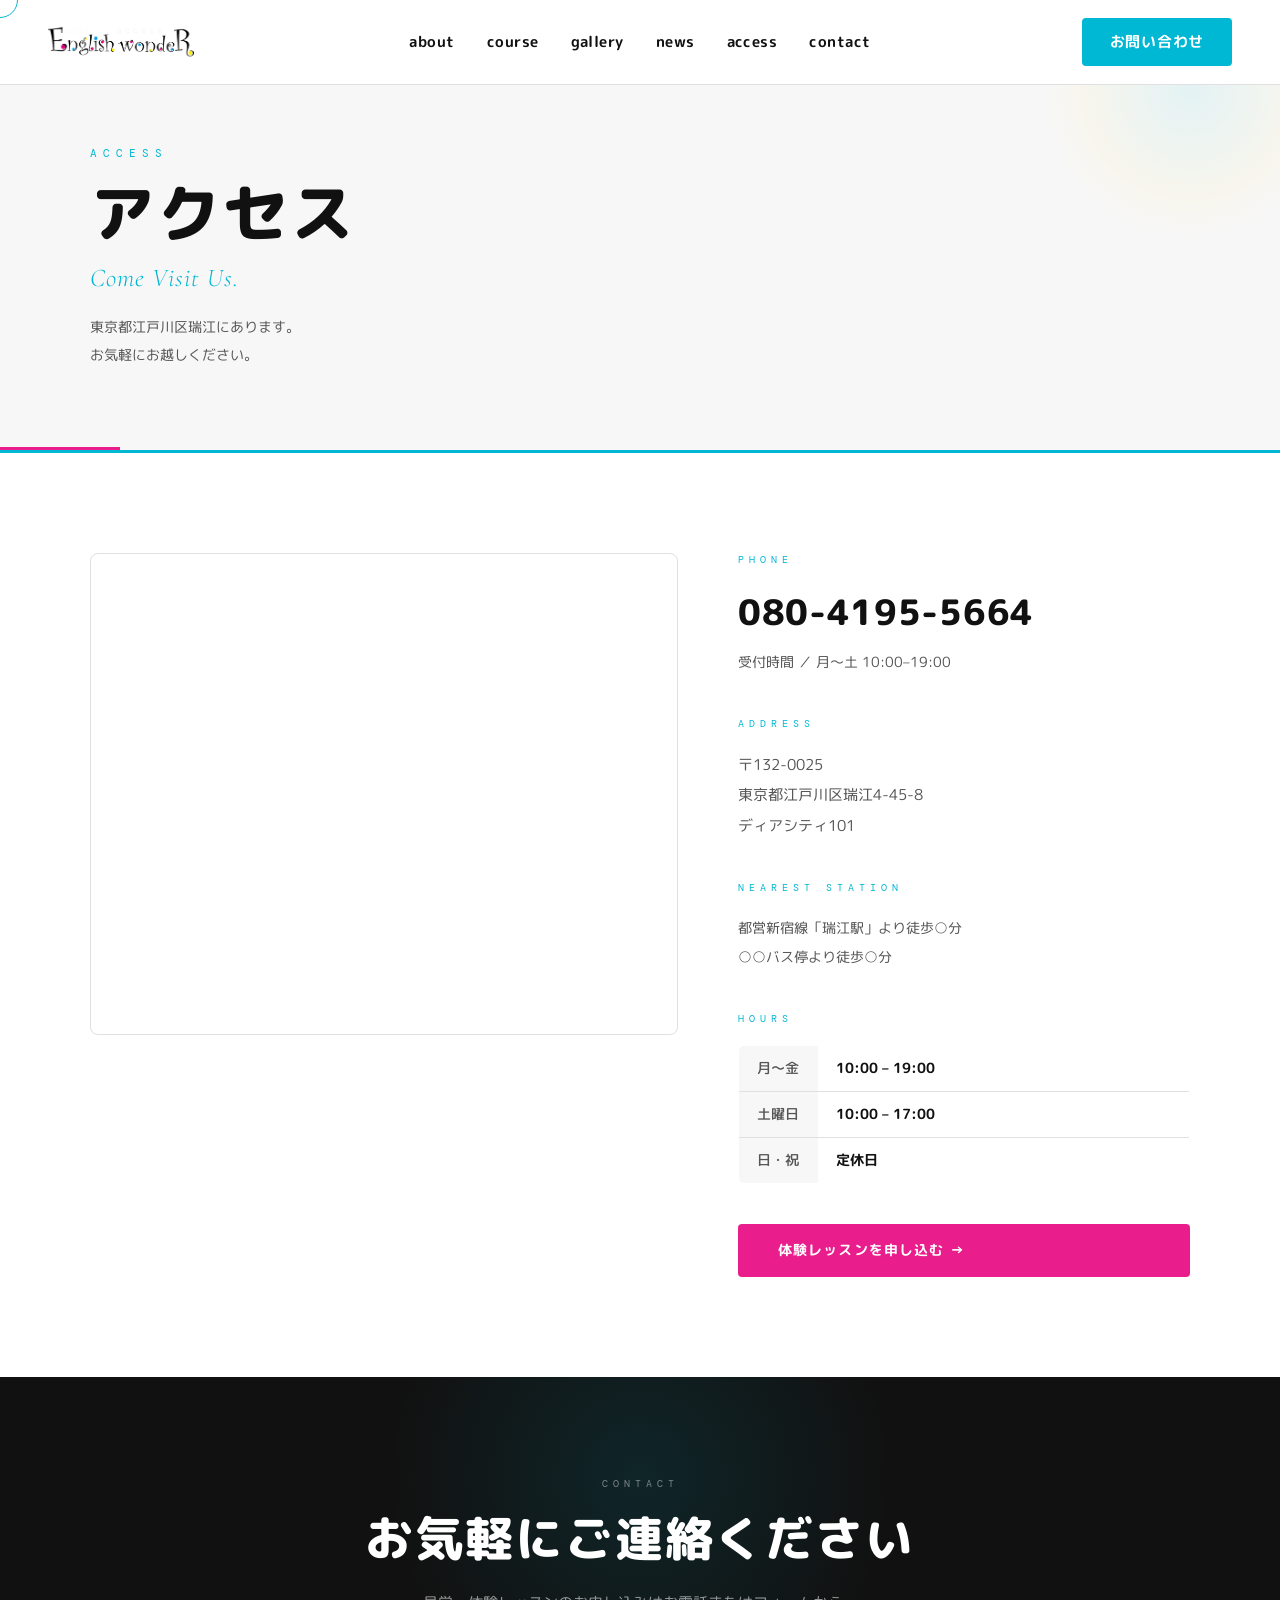
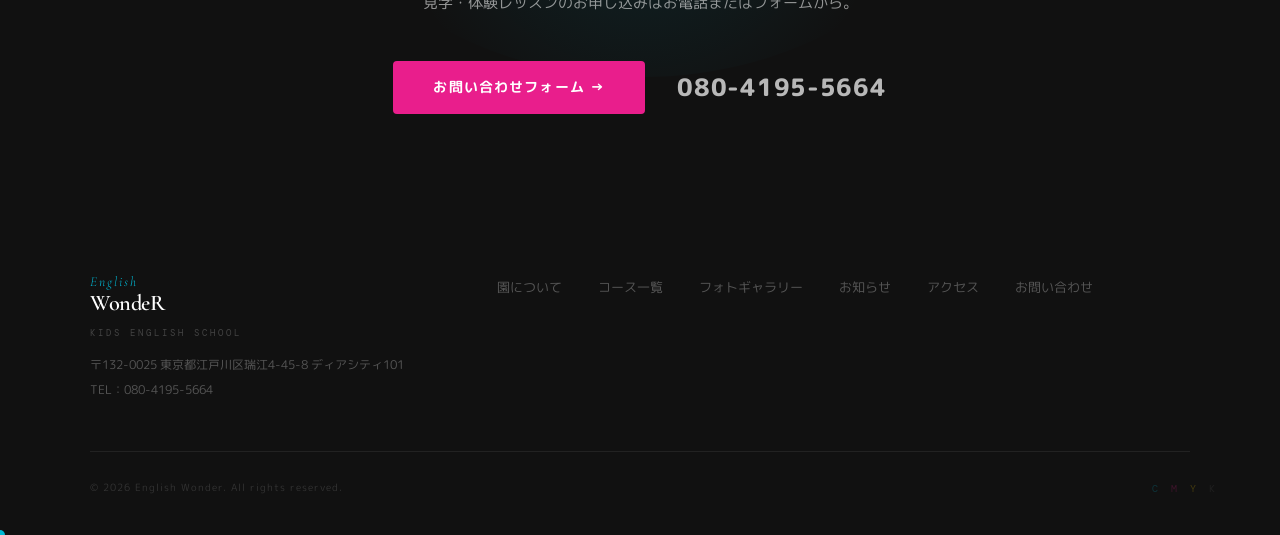
==== access.html @ bdacc410 "Add files via upload" ====
<!DOCTYPE html>
<html lang="ja">
<head>
  <meta charset="UTF-8" /><meta name="viewport" content="width=device-width, initial-scale=1.0" />
  <title>アクセス — English Wonder</title>
  <link href="https://fonts.googleapis.com/css2?family=Cormorant+Garamond:ital,wght@0,300;0,600;1,300;1,600&family=M+PLUS+Rounded+1c:wght@300;400;500;700;800&family=DM+Mono:wght@300;400&display=swap" rel="stylesheet" />
  <link rel="stylesheet" href="style.css" />
  <link rel="stylesheet" href="subpage.css" />
</head>
<body>
  <header id="header"><div class="header-inner">
    <a href="index.html" class="logo"><img src="img/ew_logo_yoko.png" alt="English Wonder" onerror="this.style.display='none'; this.nextElementSibling.style.display='flex';" /><span class="logo-fallback" style="display:none;"><span class="logo-en">English</span><span class="logo-wonder">WondeR</span></span></a>
    <nav class="nav-center"><a href="about.html">about</a><a href="courses.html">course</a><a href="gallery.html">gallery</a><a href="news.html">news</a><a href="access.html">access</a><a href="contact.html">contact</a></nav>
    <div class="header-right"><a href="contact.html" class="btn-header">お問い合わせ</a></div>
    <button class="hamburger" id="hamburger" aria-label="メニュー"><span></span><span></span></button>
  </div></header>
  <div class="mobile-menu" id="mobileMenu"><nav>
    <a href="about.html"   class="mm-link">about<em>園について</em></a>
    <a href="courses.html" class="mm-link">course<em>コース一覧</em></a>
    <a href="gallery.html" class="mm-link">gallery<em>フォトギャラリー</em></a>
    <a href="news.html"    class="mm-link">news<em>お知らせ</em></a>
    <a href="access.html"  class="mm-link">access<em>アクセス</em></a>
    <a href="contact.html" class="mm-link">contact<em>お問い合わせ</em></a>
  </nav></div>

  <div class="page-header">
    <nav class="breadcrumb"><a href="index.html">home</a><span>/</span><span class="current">access</span></nav>
    <div class="page-header-inner">
      <span class="label-en">Access</span>
      <h1>アクセス</h1>
      <span class="page-title-en">Come Visit Us.</span>
      <p>東京都江戸川区瑞江にあります。<br>お気軽にお越しください。</p>
    </div>
  </div>

  <section class="sp-section">
    <div class="ap-layout">

      <!-- Google マップ（大） -->
      <div class="ap-map-wrap js-reveal">
        <!-- ================================================
             Google マップ URL の変更方法
             ================================================
             ① Google Maps で住所を検索
             ② 「共有」→「地図を埋め込む」
             ③ 表示された iframe の src をコピー
             ④ 下の src="..." を置き換える
             ================================================ -->
             <iframe src="https://www.google.com/maps/embed?pb=!1m18!1m12!1m3!1d2291.2415871049884!2d139.89659825930127!3d35.69411320167365!2m3!1f0!2f0!3f0!3m2!1i1024!2i768!4f13.1!3m3!1m2!1s0x601887a82266b851%3A0xfb426ba49300f86c!2zRW5nbGlzaCBXb25kZXIg6Iux6Kqe5pWZ5a6k!5e0!3m2!1sja!2sjp!4v1777432700537!5m2!1sja!2sjp" width="600" height="450" style="border:0;" allowfullscreen="" loading="lazy" referrerpolicy="no-referrer-when-downgrade"></iframe>
        <!-- <iframe
        <!-- <iframe
          src="https://www.google.com/maps/embed?pb=!1m18!1m12!1m3!1d3242.3!2d139.88!3d35.70!2m3!1f0!2f0!3f0!3m2!1i1024!2i768!4f13.1!3m3!1m2!1s0x0%3A0x0!2zMzXCsDQyJzAwLjAiTiAxMznCsDUyJzQ4LjAiRQ!5e0!3m2!1sja!2sjp!4v1610000000000"
          allowfullscreen="" loading="lazy" referrerpolicy="no-referrer-when-downgrade">
        </iframe> -->
      </div>

      <!-- アクセス情報 -->
      <div class="ap-info-grid js-reveal">

        <div class="ap-block">
          <span class="label-en">Phone</span>
          <!-- ↓ 電話番号を変更してください -->
          <a href="tel:08041955664" class="ap-tel">080-4195-5664</a>
          <p class="ap-hours">受付時間 ／ 月〜土 10:00–19:00</p>
        </div>

        <div class="ap-block">
          <span class="label-en">Address</span>
          <!-- ↓ 住所を変更してください -->
          <address>〒132-0025<br>東京都江戸川区瑞江4-45-8<br>ディアシティ101</address>
        </div>

        <div class="ap-block">
          <span class="label-en">Nearest Station</span>
          <!-- ↓ 最寄り駅・アクセスを変更してください -->
          <p>都営新宿線「瑞江駅」より徒歩○分<br>○○バス停より徒歩○分</p>
        </div>

        <div class="ap-block">
          <span class="label-en">Hours</span>
          <table class="ap-table">
            <tr><th>月〜金</th><td>10:00 – 19:00</td></tr>
            <tr><th>土曜日</th><td>10:00 – 17:00</td></tr>
            <tr><th>日・祝</th><td>定休日</td></tr>
          </table>
        </div>

        <a href="contact.html" class="btn-fill-m">体験レッスンを申し込む →</a>

      </div>
    </div>
  </section>

  <section class="sp-cta js-reveal">
    <div class="sp-cta-inner">
      <span class="label-en" style="color:rgba(255,255,255,.45)">Contact</span>
      <h2>お気軽にご連絡ください</h2>
      <p>見学・体験レッスンのお申し込みはお電話またはフォームから。</p>
      <div class="sp-cta-btns">
        <a href="contact.html" class="btn-fill-m">お問い合わせフォーム →</a>
        <a href="tel:08041955664" class="sp-cta-tel">080-4195-5664</a>
      </div>
    </div>
  </section>

  <footer><div class="footer-inner">
    <div class="footer-logo"><img src="images/logo-white.png" alt="English Wonder" onerror="this.style.display='none'; this.nextElementSibling.style.display='flex';" /><span class="footer-logo-fallback" style="display:none;"><span class="logo-en">English</span><span class="logo-wonder">WondeR</span></span><small>kids English school</small><div class="footer-info"><p>〒132-0025 東京都江戸川区瑞江4-45-8 ディアシティ101<br>TEL：080-4195-5664</p></div></div>
    <nav class="footer-nav"><a href="about.html">園について</a><a href="courses.html">コース一覧</a><a href="gallery.html">フォトギャラリー</a><a href="news.html">お知らせ</a><a href="access.html">アクセス</a><a href="contact.html">お問い合わせ</a></nav>
  </div><p class="footer-copy">©︎ 2026 English Wonder. All rights reserved.</p><div class="footer-cmyk"><span style="color:var(--c)">C</span><span style="color:var(--m)">M</span><span style="color:var(--y)">Y</span><span style="color:#fff;opacity:.3">K</span></div></footer>
  <script src="script.js"></script>
</body>
</html>
---- style.css ----
/* ============================================================
   ENGLISH WONDER — 共通スタイル
   テーマ：白背景 × シアン・マゼンタ・イエロー（CMYK）
   フォント：丸ゴシック統一（M PLUS Rounded 1c）
   ============================================================ */

*, *::before, *::after { box-sizing: border-box; margin: 0; padding: 0; }

:root {
  --c: #00B8D4;
  --m: #E91E8C;
  --y: #FFD600;
  --k: #ffffff;
  --k2: #f7f7f7;
  --k3: #e0e0e0;
  --text: #1a1a1a;
  --text-sub: #555555;
  --text-dark: #111111;
  --font-round: 'M PLUS Rounded 1c', 'Hiragino Maru Gothic ProN', 'Hiragino Maru Gothic Pro', sans-serif;
  --font-mono:  'DM Mono', monospace;
  --font-serif: 'Cormorant Garamond', serif;
}

html { scroll-behavior: smooth; }

body {
  font-family: var(--font-round);
  background: var(--k);
  color: var(--text);
  overflow-x: hidden;
  cursor: none;
}

/* ============================================================
   カスタムカーソル
   ============================================================ */
.cursor {
  position: fixed;
  width: 10px; height: 10px;
  background: var(--c);
  border-radius: 50%;
  pointer-events: none;
  z-index: 9999;
  transform: translate(-50%, -50%);
  transition: width .2s, height .2s, background .2s;
}
.cursor-ring {
  position: fixed;
  width: 36px; height: 36px;
  border: 1.5px solid var(--c);
  border-radius: 50%;
  pointer-events: none;
  z-index: 9998;
  transform: translate(-50%, -50%);
  transition: width .3s, height .3s;
}

/* ============================================================
   スクロールフェードイン
   ============================================================ */
.js-reveal {
  opacity: 0;
  transform: translateY(36px);
  transition: opacity .8s cubic-bezier(.16,1,.3,1), transform .8s cubic-bezier(.16,1,.3,1);
}
.js-reveal.visible { opacity: 1; transform: translateY(0); }

/* ============================================================
   ヘッダー（全ページ共通）
   ============================================================ */
#header {
  position: fixed;
  top: 0; left: 0; right: 0;
  z-index: 500;
  background: rgba(255,255,255,.98);  /* ← 常時白背景 */
  box-shadow: 0 1px 0 var(--k3);
  transition: box-shadow .4s;
}
#header.scrolled {
  background: rgba(255,255,255,.97);
  box-shadow: 0 1px 0 var(--k3);
  backdrop-filter: blur(12px);
}

/* ヘッダー内レイアウト：3カラム（ロゴ ／ センターナビ ／ CTA） */
.header-inner {
  display: grid;
  grid-template-columns: 1fr auto 1fr;
  align-items: center;
  padding: 18px 48px;
  transition: padding .4s;
}
#header.scrolled .header-inner { padding: 12px 48px; }

/* ============================================================
   ロゴ（PNG画像）
   ============================================================ */
.logo { display: flex; align-items: center; text-decoration: none; }

/* ヘッダーロゴ画像
   ↓ src="images/logo.png" を実際のロゴPNGパスに変更してください
   推奨：カラーPNG・高さ 40px（@2x なら 80px で書き出し）
   白背景なのでカラーロゴを使用してください */
.logo img {
  height: 40px;   /* ← ロゴの高さ（px）。変更可 */
  width: auto;
  display: block;
}
.logo-fallback { display: flex; flex-direction: column; line-height: 1; text-decoration: none; }
.logo-en { font-family: var(--font-serif); font-style: italic; font-weight: 300; font-size: .85rem; letter-spacing: 2px; color: var(--c); }
.logo-wonder { font-family: var(--font-serif); font-weight: 600; font-size: 1.5rem; letter-spacing: -.5px; color: var(--text-dark); }

/* ============================================================
   センターナビゲーション — 文字色：黒
   ============================================================ */
.nav-center { display: flex; align-items: center; gap: 32px; }
.nav-center a {
  font-family: var(--font-round);
  font-size: .95rem;
  font-weight: 700;              /* 太め */
  text-decoration: none;
  color: var(--text-dark);       /* ← 黒に変更 */
  letter-spacing: .03em;
  position: relative;
  transition: color .2s;
}
.nav-center a:hover { color: var(--c); }
.nav-center a::after {
  content: '';
  position: absolute;
  left: 0; bottom: -3px;
  width: 0; height: 2px;
  background: var(--c);
  transition: width .3s;
}
.nav-center a:hover::after { width: 100%; }

/* ============================================================
   右側CTAボタン — 少し大きく
   ============================================================ */
.header-right { display: flex; justify-content: flex-end; align-items: center; }
.btn-header {
  font-family: var(--font-round);
  font-size: .92rem;            /* ← 大きく（元 .82rem） */
  font-weight: 700;
  text-decoration: none;
  color: #fff;
  background: var(--c);
  padding: 13px 28px;           /* ← 上下・左右ともに広げた */
  border-radius: 4px;
  letter-spacing: .05em;
  transition: background .2s, transform .15s;
}
.btn-header:hover { background: var(--m); transform: translateY(-1px); }

/* ============================================================
   ハンバーガーボタン（スマホ用）— 右上に固定
   ============================================================ */
.hamburger {
  display: none;
  flex-direction: column;
  gap: 6px;
  background: none;
  border: none;
  cursor: none;
  padding: 6px;
  /* SP時は position:fixed で右上に固定 */
}
.hamburger span {
  display: block;
  width: 28px; height: 2px;
  background: var(--text-dark);
  transition: transform .3s, opacity .3s;
  border-radius: 2px;
}
.hamburger.open span:nth-child(1) { transform: translateY(8px) rotate(45deg); }
.hamburger.open span:nth-child(2) { transform: translateY(-8px) rotate(-45deg); }

/* ============================================================
   モバイルメニュー
   ============================================================ */
.mobile-menu {
  position: fixed;
  inset: 0;
  background: var(--k);
  z-index: 400;
  display: flex;
  align-items: center;
  justify-content: center;
  transform: translateX(100%);
  transition: transform .5s cubic-bezier(.7,0,.3,1);
  border-left: 1px solid var(--k3);
}
.mobile-menu.open { transform: translateX(0); }
.mobile-menu nav { display: flex; flex-direction: column; gap: 28px; }
.mm-link {
  font-family: var(--font-round);
  font-size: 2rem;
  font-weight: 700;
  color: var(--text-dark);
  text-decoration: none;
  display: flex;
  align-items: baseline;
  gap: 16px;
  transition: color .2s;
}
.mm-link em {
  font-family: var(--font-round);
  font-size: .85rem;
  font-style: normal;
  font-weight: 400;
  color: #bbb;
}
.mm-link:hover { color: var(--c); }

/* ============================================================
   共通：ラベル・リンク・ボタン・ページヘッダー
   ============================================================ */
.label-en {
  font-family: var(--font-mono);
  font-size: .65rem;
  letter-spacing: 5px;
  text-transform: uppercase;
  color: var(--c);
  margin-bottom: 10px;
  display: block;
}
.text-link {
  display: inline-flex;
  align-items: center;
  gap: 12px;
  text-decoration: none;
  color: var(--text-sub);
  font-family: var(--font-round);
  font-size: .78rem;
  font-weight: 500;
  letter-spacing: .05em;
  border-bottom: 1px solid var(--k3);
  padding-bottom: 4px;
  transition: color .2s, border-color .2s;
}
.text-link svg { width: 40px; }
.text-link:hover { color: var(--c); border-color: var(--c); }

/* ============================================================
   共通：下層ページヘッダー（ダークヒーロースタイル）
   ============================================================ */
.page-header {
  position: relative;
  /* 上のpadding = 白ヘッダーの高さ(66px) + 余白(80px) */
  padding: 146px 60px 80px;
  background: var(--k2);           /* 白系のグレー背景 */
  overflow: hidden;
  border-bottom: 3px solid var(--c);
}
/* 右下にシアンのアクセント線 */
.page-header::before {
  content: '';
  position: absolute; bottom: 0; left: 0;
  width: 120px; height: 3px;
  background: var(--m);
  pointer-events: none;
}
/* 右上にイエローの円装飾（小さめ・控えめ） */
.page-header::after {
  content: '';
  position: absolute; top: -60px; right: -60px;
  width: 300px; height: 300px; border-radius: 50%;
  background: radial-gradient(circle,
    rgba(0,184,212,.08) 0%, rgba(255,214,0,.04) 50%, transparent 70%);
  pointer-events: none;
}
.page-header-inner {
  position: relative; z-index: 1;
  max-width: 1100px; margin: 0 auto;
}
.page-header .label-en {
  color: var(--c); font-size: .7rem; letter-spacing: 6px; margin-bottom: 16px;
}
.page-header h1 {
  font-family: var(--font-round); font-weight: 800;
  font-size: clamp(2.4rem, 5vw, 4.5rem);
  letter-spacing: .04em; line-height: 1.15;
  color: var(--text-dark);   /* 黒文字 */
  margin-bottom: 12px;
}
.page-header .page-title-en {
  font-family: 'Cormorant Garamond', serif; font-style: italic; font-weight: 300;
  font-size: clamp(1.1rem, 2vw, 1.7rem);
  color: var(--c);
  display: block; margin-bottom: 20px; letter-spacing: .04em;
}
.page-header p {
  font-family: var(--font-round); font-size: .9rem;
  color: var(--text-sub);    /* グレー文字 */
  line-height: 2; max-width: 500px;
}
/* パンくずリスト */
.breadcrumb {
  position: absolute; top: 24px; left: 60px; z-index: 1;
  display: flex; align-items: center; gap: 8px;
  font-family: var(--font-mono); font-size: .62rem; letter-spacing: 2px;
}
.breadcrumb a { color: var(--text-sub); text-decoration: none; transition: color .2s; }
.breadcrumb a:hover { color: var(--c); }
.breadcrumb span { color: var(--k3); }
.breadcrumb .current { color: var(--text-dark); font-weight: 600; }

.btn-outline-c {
  display: inline-block;
  border: 1.5px solid var(--c);
  padding: 12px 28px;
  font-family: var(--font-round);
  font-size: .82rem;
  font-weight: 600;
  letter-spacing: .05em;
  color: var(--c);
  text-decoration: none;
  border-radius: 4px;
  transition: background .2s, color .2s;
}
.btn-outline-c:hover { background: var(--c); color: #fff; }

.btn-fill-m {
  display: inline-block;
  background: var(--m);
  padding: 16px 40px;
  font-family: var(--font-round);
  font-size: .9rem;
  font-weight: 700;
  letter-spacing: .08em;
  color: #fff;
  text-decoration: none;
  border-radius: 4px;
  transition: background .2s, transform .15s;
}
.btn-fill-m:hover { background: #c8176e; transform: translateY(-1px); }

/* ============================================================
   フッター（全ページ共通）
   ============================================================ */
footer {
  background: var(--text-dark);
  padding: 60px 60px 40px;
  position: relative;
  overflow: hidden;
}
.footer-inner {
  display: grid;
  grid-template-columns: 1fr 2fr;
  gap: 60px;
  max-width: 1100px;
  margin: 0 auto 48px;
  align-items: start;
}
.footer-logo { display: flex; flex-direction: column; gap: 10px; }

/* フッターロゴ画像
   ↓ src="images/logo-white.png" を実際の白抜きロゴPNGパスに変更してください
   推奨：白抜きPNG（フッターは黒背景）・高さ 36px */
.footer-logo img {
  height: 36px;   /* ← フッターロゴの高さ（px） */
  width: auto;
}
.footer-logo-fallback { display: flex; flex-direction: column; line-height: 1.2; }
.footer-logo-fallback .logo-en { font-family: var(--font-serif); font-style: italic; font-size: .85rem; color: var(--c); letter-spacing: 2px; }
.footer-logo-fallback .logo-wonder { font-family: var(--font-serif); font-weight: 600; font-size: 1.4rem; color: #fff; }
.footer-logo small { font-family: var(--font-mono); font-size: .58rem; letter-spacing: 3px; color: #444; text-transform: uppercase; }
.footer-info { margin-top: 4px; }
.footer-info p { font-size: .78rem; color: #555; line-height: 2; font-family: var(--font-round); }
.footer-nav { display: flex; flex-wrap: wrap; gap: 14px 36px; align-content: flex-start; padding-top: 4px; }
.footer-nav a { font-family: var(--font-round); font-size: .82rem; color: #555; text-decoration: none; transition: color .2s; }
.footer-nav a:hover { color: var(--c); }
.footer-copy { font-family: var(--font-round); font-size: .62rem; letter-spacing: 1px; color: #333; max-width: 1100px; margin: 0 auto; padding-top: 28px; border-top: 1px solid #222; }
.footer-cmyk { position: absolute; bottom: 40px; right: 60px; display: flex; gap: 8px; font-family: var(--font-mono); font-size: .65rem; letter-spacing: 5px; opacity: .2; }

/* ============================================================
   レスポンシブ（900px以下）
   ============================================================ */
@media (max-width: 900px) {
  /* ヘッダー：ロゴ左・ハンバーガー右の2カラム */
  .header-inner {
    grid-template-columns: 1fr auto;
    padding: 14px 20px;
  }
  #header.scrolled .header-inner { padding: 10px 20px; }

  .nav-center { display: none; }
  .header-right { display: none; } /* SPではCTAボタンも非表示 */

  /* ハンバーガー：右上に固定配置 */
  .hamburger {
    display: flex;
    position: fixed;
    top: 16px;
    right: 20px;
    z-index: 600;   /* ヘッダーより前面 */
    background: rgba(255,255,255,.9);
    border-radius: 6px;
    padding: 8px;
    box-shadow: 0 2px 8px rgba(0,0,0,.1);
  }

  .page-header { padding: 110px 20px 52px; }
  .breadcrumb { left: 20px; }
  footer { padding: 48px 20px 36px; }
  .footer-inner { grid-template-columns: 1fr; gap: 36px; }
  .footer-cmyk { display: none; }
}
---- subpage.css ----
/* ============================================================
   subpage.css — 全下層ページ共通スタイル
   トップページと同じデザイン言語で統一
   ============================================================ */

/* ============================================================
   セクション共通レイアウト
   ============================================================ */

/* 白背景セクション */
.sp-section {
  padding: 100px 60px;
  background: var(--k);
}
/* グレー背景セクション（交互に使う） */
.sp-section--alt {
  background: var(--k2);
}
.sp-section-inner {
  max-width: 1100px;
  margin: 0 auto;
}
/* セクション見出し */
.sp-section-head {
  margin-bottom: 64px;
}
.sp-h2 {
  font-family: var(--font-round);
  font-weight: 800;
  font-size: clamp(1.8rem, 3.5vw, 2.8rem);
  letter-spacing: .04em;
  line-height: 1.4;
  color: var(--text-dark);
  margin-top: 10px;
}
.sp-body {
  font-family: var(--font-round);
  font-size: .92rem;
  line-height: 2.3;
  color: var(--text-sub);
  margin-bottom: 36px;
}

/* ============================================================
   2カラムレイアウト（写真 ＋ テキスト）
   ============================================================ */
.sp-two-col {
  display: grid;
  grid-template-columns: 1fr 1fr;
  gap: 80px;
  align-items: center;
  max-width: 1100px;
  margin: 0 auto;
}
/* 写真ラッパー */
.sp-img-wrap { position: relative; }
.sp-img {
  width: 100%;
  aspect-ratio: 4/5;
  object-fit: cover;
  display: block;
  border-radius: 4px;
}
/* シアンの枠線アクセント（トップページのintroと同じ） */
.sp-img-accent {
  position: absolute;
  top: -16px; left: -16px;
  width: 60%; height: 40%;
  border: 1.5px solid var(--c);
  z-index: -1; opacity: .4;
}
/* テキスト側 */
.sp-text { display: flex; flex-direction: column; gap: 0; }

/* ============================================================
   特徴カードグリッド（3列）
   ============================================================ */
.sp-card-grid {
  display: grid;
  grid-template-columns: repeat(3, 1fr);
  gap: 24px;
  max-width: 1100px;
  margin: 0 auto;
}
.sp-feature-card {
  background: var(--k);
  border: 1px solid var(--k3);
  border-radius: 8px;
  padding: 40px 32px;
  transition: border-color .3s, box-shadow .3s;
}
.sp-feature-card:hover {
  border-color: var(--c);
  box-shadow: 0 4px 20px rgba(0,184,212,.1);
}
.sp-feature-num {
  font-family: 'Cormorant Garamond', serif;
  font-style: italic;
  font-size: 3.5rem;
  font-weight: 300;
  line-height: 1;
  margin-bottom: 20px;
}
.sp-feature-card h3 {
  font-family: var(--font-round);
  font-weight: 800;
  font-size: 1.05rem;
  color: var(--text-dark);
  margin-bottom: 16px;
  letter-spacing: .03em;
}
.sp-feature-card p {
  font-family: var(--font-round);
  font-size: .86rem;
  line-height: 2;
  color: var(--text-sub);
}

/* ============================================================
   フォトストリップ（トップページと同じ）
   ============================================================ */
.sp-strip {
  overflow: hidden;
  border-top: 1px solid var(--k3);
  border-bottom: 1px solid var(--k3);
  background: var(--k2);
}
.sp-strip-track {
  display: flex;
  animation: spStrip 28s linear infinite;
}
.sp-strip-track img {
  width: 320px; height: 220px;
  object-fit: cover; flex-shrink: 0;
  border-right: 1px solid var(--k3);
  transition: opacity .4s;
}
.sp-strip-track img:hover { opacity: .82; }
@keyframes spStrip {
  from { transform: translateX(0); }
  to   { transform: translateX(-50%); }
}

/* ============================================================
   先生紹介カード
   ============================================================ */
.sp-teacher {
  display: grid;
  grid-template-columns: 260px 1fr;
  gap: 60px;
  align-items: start;
  border: 1px solid var(--k3);
  border-radius: 8px;
  padding: 48px;
  background: var(--k);
}
.sp-teacher-photo {
  width: 100%;
  aspect-ratio: 1;
  object-fit: cover;
  border-radius: 6px;
  display: block;
}
.sp-teacher-text h3 {
  font-family: var(--font-round);
  font-weight: 800;
  font-size: 1.4rem;
  color: var(--text-dark);
  margin: 12px 0 20px;
  letter-spacing: .03em;
}
.sp-teacher-text p {
  font-family: var(--font-round);
  font-size: .9rem;
  line-height: 2.1;
  color: var(--text-sub);
  margin-bottom: 24px;
}
.sp-tags {
  display: flex; flex-wrap: wrap; gap: 8px;
}
.sp-tags span {
  font-family: var(--font-mono);
  font-size: .62rem; letter-spacing: 1px;
  border: 1px solid var(--k3); padding: 5px 12px;
  color: var(--text-sub); border-radius: 2px;
}

/* ============================================================
   CTAバナー（ダーク背景）
   ============================================================ */
.sp-cta {
  background: var(--text-dark);
  padding: 100px 60px;
  text-align: center;
  position: relative;
  overflow: hidden;
}
/* 背景にシアンのグロー */
.sp-cta::before {
  content: '';
  position: absolute; top: -100px; left: 50%; transform: translateX(-50%);
  width: 600px; height: 400px; border-radius: 50%;
  background: radial-gradient(circle, rgba(0,184,212,.12) 0%, transparent 70%);
  pointer-events: none;
}
.sp-cta-inner {
  position: relative; z-index: 1;
  max-width: 700px; margin: 0 auto;
}
.sp-cta-inner h2 {
  font-family: var(--font-round); font-weight: 800;
  font-size: clamp(2rem, 4vw, 3rem);
  color: #fff; margin: 12px 0 16px; letter-spacing: .04em;
}
.sp-cta-inner p {
  font-family: var(--font-round);
  font-size: .92rem; color: rgba(255,255,255,.55); margin-bottom: 44px; line-height: 1.9;
}
.sp-cta-btns {
  display: flex; align-items: center; justify-content: center; gap: 32px; flex-wrap: wrap;
}
.sp-cta-tel {
  font-family: var(--font-round); font-weight: 800; font-size: 1.5rem;
  color: rgba(255,255,255,.7); text-decoration: none; letter-spacing: .03em;
  transition: color .2s;
}
.sp-cta-tel:hover { color: var(--c); }

/* ============================================================
   コース一覧ページ（courses.html）専用
   ============================================================ */
.cp-list {
  max-width: 1100px; margin: 0 auto;
  display: flex; flex-direction: column;
}
.cp-item {
  display: grid;
  grid-template-columns: 1fr 1fr;
  border-bottom: 1px solid var(--k3);
}
.cp-item:last-child { border-bottom: none; }
/* 偶数：画像を右に */
.cp-item:nth-child(even) { direction: rtl; }
.cp-item:nth-child(even) > * { direction: ltr; }

.cp-img-wrap { overflow: hidden; position: relative; aspect-ratio: 4/3; }
.cp-img-wrap img {
  width: 100%; height: 100%; object-fit: cover;
  transition: transform .6s cubic-bezier(.16,1,.3,1);
}
.cp-item:hover .cp-img-wrap img { transform: scale(1.04); }
.cp-badge {
  position: absolute; bottom: 20px; left: 20px;
  font-family: var(--font-mono); font-size: .65rem; letter-spacing: 3px;
  text-transform: uppercase; color: #fff; padding: 7px 16px; border-radius: 2px;
}

.cp-text {
  padding: 64px 56px;
  display: flex; flex-direction: column; justify-content: center; gap: 0;
  background: var(--k);
}
.cp-item:nth-child(even) .cp-text { background: var(--k2); }

.cp-text h2 {
  font-family: var(--font-round); font-weight: 800;
  font-size: clamp(1.6rem, 2.5vw, 2.2rem);
  letter-spacing: .04em; color: var(--text-dark);
  margin: 12px 0 8px;
}
.cp-lead {
  font-family: var(--font-round); font-weight: 500;
  font-size: .95rem; line-height: 1.8; color: var(--text); margin-bottom: 24px;
}
.cp-spec {
  list-style: none; margin-bottom: 24px;
  border: 1px solid var(--k3); border-radius: 6px; padding: 18px 22px;
  display: flex; flex-direction: column; gap: 8px;
}
.cp-spec li {
  font-family: var(--font-round); font-size: .86rem; color: var(--text-sub);
  display: flex; gap: 16px; align-items: center;
}
.cp-spec li span {
  font-family: var(--font-mono); font-size: .62rem; letter-spacing: 2px; color: var(--c); min-width: 40px;
}
.cp-desc {
  font-family: var(--font-round); font-size: .86rem; line-height: 2; color: var(--text-sub); margin-bottom: 28px;
}

/* ============================================================
   アクセスページ（access.html）専用
   ============================================================ */
.ap-layout {
  display: grid;
  grid-template-columns: 1.3fr 1fr;
  gap: 60px;
  max-width: 1100px; margin: 0 auto;
  align-items: start;
}
.ap-map-wrap { border: 1px solid var(--k3); border-radius: 8px; overflow: hidden; }
.ap-map-wrap iframe {
  width: 100%; height: 480px; display: block; border: 0; filter: grayscale(15%);
}
.ap-info-grid {
  display: flex; flex-direction: column; gap: 40px;
}
.ap-block { display: flex; flex-direction: column; gap: 10px; }
.ap-tel {
  font-family: var(--font-round); font-weight: 800; font-size: 2.2rem;
  color: var(--text-dark); text-decoration: none; transition: color .2s; letter-spacing: .02em;
}
.ap-tel:hover { color: var(--c); }
.ap-hours { font-family: var(--font-round); font-size: .78rem; color: #bbb; }
.ap-block address {
  font-style: normal; font-family: var(--font-round);
  font-size: .95rem; line-height: 2; color: var(--text-sub);
}
.ap-block p { font-family: var(--font-round); font-size: .9rem; line-height: 2; color: var(--text-sub); }
.ap-table { border-collapse: collapse; width: 100%; border-radius: 6px; overflow: hidden; border: 1px solid var(--k3); }
.ap-table th, .ap-table td {
  padding: 12px 18px; text-align: left; font-family: var(--font-round); font-size: .88rem;
  border-bottom: 1px solid var(--k3);
}
.ap-table tr:last-child th, .ap-table tr:last-child td { border-bottom: none; }
.ap-table th { color: var(--text-sub); font-weight: 500; width: 80px; background: var(--k2); }
.ap-table td { color: var(--text-dark); font-weight: 700; background: var(--k); }

/* ============================================================
   お知らせ一覧ページ（news.html）専用
   ============================================================ */
.news-list-wrap {
  max-width: 1100px; margin: 0 auto;
  padding: 40px 60px 120px;
}
/* フィーチャードカード（横幅いっぱい） */
.nl-featured {
  display: grid;
  grid-template-columns: 1.2fr 1fr;
  border: 1px solid var(--k3); border-radius: 8px;
  overflow: hidden; margin-bottom: 32px;
  text-decoration: none; color: var(--text);
  transition: border-color .3s, box-shadow .3s;
  background: var(--k);
}
.nl-featured:hover { border-color: var(--c); box-shadow: 0 6px 28px rgba(0,184,212,.12); }
.nl-featured-img { overflow: hidden; }
.nl-featured-img img {
  width: 100%; height: 100%; min-height: 300px; object-fit: cover;
  transition: transform .5s cubic-bezier(.16,1,.3,1);
}
.nl-featured:hover .nl-featured-img img { transform: scale(1.04); }
.nl-featured-body {
  padding: 48px 40px;
  display: flex; flex-direction: column; justify-content: center; gap: 16px;
}
.nl-featured-body h2 {
  font-family: var(--font-round); font-weight: 800;
  font-size: clamp(1.1rem, 2vw, 1.5rem); line-height: 1.6; color: var(--text-dark);
}
.nl-featured-body p { font-family: var(--font-round); font-size: .88rem; line-height: 1.9; color: var(--text-sub); }
/* 通常カードグリッド */
.nl-grid {
  display: grid; grid-template-columns: repeat(3, 1fr); gap: 20px;
}
.nl-card {
  text-decoration: none; color: var(--text);
  border: 1px solid var(--k3); border-radius: 8px; overflow: hidden; background: var(--k);
  transition: border-color .3s, box-shadow .3s;
  display: flex; flex-direction: column;
}
.nl-card:hover { border-color: var(--c); box-shadow: 0 4px 20px rgba(0,184,212,.1); }
.nl-card-img { overflow: hidden; aspect-ratio: 16/10; }
.nl-card-img img {
  width: 100%; height: 100%; object-fit: cover; display: block;
  transition: transform .5s cubic-bezier(.16,1,.3,1);
}
.nl-card:hover .nl-card-img img { transform: scale(1.04); }
.nl-card-body { padding: 20px; flex: 1; display: flex; flex-direction: column; gap: 8px; }
.nl-meta { display: flex; align-items: center; gap: 10px; flex-wrap: wrap; }
.nl-cat {
  font-family: var(--font-mono); font-size: .6rem; letter-spacing: 2px;
  padding: 3px 10px; border-radius: 2px;
  background: rgba(0,184,212,.1); color: var(--c); border: 1px solid rgba(0,184,212,.3);
}
.nl-cat--event { background: rgba(233,30,140,.08); color: var(--m); border-color: rgba(233,30,140,.3); }
.nl-cat--info  { background: rgba(255,214,0,.1); color: #b89a00; border-color: rgba(255,214,0,.4); }
.nl-date { font-family: var(--font-mono); font-size: .62rem; color: #bbb; }
.nl-card h3 { font-family: var(--font-round); font-weight: 700; font-size: .9rem; line-height: 1.7; color: var(--text-dark); }
.nl-card p { font-family: var(--font-round); font-size: .82rem; line-height: 1.8; color: var(--text-sub); flex: 1; }
.nl-more {
  font-family: var(--font-round); font-size: .75rem; font-weight: 600;
  color: var(--c); margin-top: auto; transition: letter-spacing .2s;
}
.nl-card:hover .nl-more { letter-spacing: .1em; }
.nl-card.hidden { display: none; }

/* ============================================================
   記事個別ページ（news-post.html）専用
   ============================================================ */
.post-wrap {
  max-width: 820px; margin: 0 auto; padding: 80px 60px 120px;
}
.post-meta { display: flex; align-items: center; gap: 12px; margin-bottom: 20px; }
.post-date { font-family: var(--font-mono); font-size: .65rem; letter-spacing: 2px; color: #bbb; }
.post-title {
  font-family: var(--font-round); font-weight: 800;
  font-size: clamp(1.6rem, 3vw, 2.4rem); line-height: 1.5;
  letter-spacing: .04em; color: var(--text-dark); margin-bottom: 40px;
}
.post-eyecatch {
  border-radius: 8px; overflow: hidden; border: 1px solid var(--k3); margin-bottom: 56px;
}
.post-eyecatch img { width: 100%; aspect-ratio: 16/8; object-fit: cover; display: block; }
/* 本文 */
.post-body {
  font-family: var(--font-round); font-size: .95rem; line-height: 2.3; color: var(--text);
}
.post-body p { margin-bottom: 28px; }
.post-body h2 {
  font-family: var(--font-round); font-weight: 800; font-size: 1.15rem;
  letter-spacing: .04em; color: var(--text-dark);
  margin: 52px 0 18px; padding-left: 18px;
  border-left: 3px solid var(--c);
}
.post-body h3 {
  font-family: var(--font-round); font-weight: 700; font-size: 1rem;
  color: var(--text-dark); margin: 36px 0 12px;
}
.post-body img { width: 100%; border-radius: 6px; margin: 32px 0; display: block; }
.post-body ul, .post-body ol {
  margin: 16px 0 28px 24px; display: flex; flex-direction: column; gap: 8px;
}
.post-body ul li { list-style: disc; }
.post-body ol li { list-style: decimal; }
/* 強調ボックス */
.post-box {
  border: 1.5px solid var(--c); background: rgba(0,184,212,.04);
  border-radius: 6px; padding: 24px 28px; margin: 32px 0;
}
/* 記事フッター */
.post-footer {
  margin-top: 64px; padding-top: 40px; border-top: 1px solid var(--k3);
  display: flex; flex-direction: column; align-items: flex-start; gap: 20px;
}
.post-back {
  font-family: var(--font-round); font-size: .82rem; font-weight: 500;
  color: var(--text-sub); text-decoration: none; transition: color .2s;
}
.post-back:hover { color: var(--c); }

/* カテゴリバッジ（記事ページでも使用） */
.nl-cat, .news-cat-badge {
  font-family: var(--font-mono); font-size: .6rem; letter-spacing: 2px;
  text-transform: uppercase; padding: 3px 10px; border-radius: 2px; display: inline-block;
  background: rgba(0,184,212,.1); color: var(--c); border: 1px solid rgba(0,184,212,.3);
}
.news-cat-badge--event, .nl-cat--event { background: rgba(233,30,140,.08); color: var(--m); border-color: rgba(233,30,140,.3); }
.news-cat-badge--info,  .nl-cat--info  { background: rgba(255,214,0,.1); color: #b89a00; border-color: rgba(255,214,0,.4); }

/* フィルターボタン */
.nl-filter {
  display: flex; gap: 8px; flex-wrap: wrap;
  padding: 40px 60px 0; max-width: 1100px; margin: 0 auto;
}
.nl-filter-btn {
  font-family: var(--font-round); font-size: .8rem; font-weight: 600;
  letter-spacing: .04em; color: var(--text-sub); background: none;
  border: 1.5px solid var(--k3); padding: 9px 22px; cursor: none; border-radius: 4px;
  transition: color .2s, border-color .2s, background .2s;
}
.nl-filter-btn:hover { color: var(--c); border-color: var(--c); }
.nl-filter-btn.active { color: #fff; background: var(--c); border-color: var(--c); }

/* ============================================================
   レスポンシブ（900px以下）
   ============================================================ */
@media (max-width: 900px) {
  .sp-section { padding: 60px 20px; }
  .sp-two-col { grid-template-columns: 1fr; gap: 40px; }
  .sp-card-grid { grid-template-columns: 1fr; }
  .sp-strip-track img { width: 220px; height: 160px; }
  .sp-teacher { grid-template-columns: 1fr; gap: 28px; padding: 28px; }
  .sp-cta { padding: 60px 20px; }
  .sp-cta-btns { flex-direction: column; align-items: center; }

  .cp-item { grid-template-columns: 1fr; }
  .cp-item:nth-child(even) { direction: ltr; }
  .cp-text { padding: 36px 24px; }

  .ap-layout { grid-template-columns: 1fr; gap: 40px; }
  .ap-map-wrap iframe { height: 300px; }

  .nl-filter { padding: 32px 20px 0; }
  .news-list-wrap { padding: 32px 20px 80px; }
  .nl-featured { grid-template-columns: 1fr; }
  .nl-featured-img img { min-height: auto; height: 220px; }
  .nl-featured-body { padding: 28px 24px; }
  .nl-grid { grid-template-columns: 1fr; }

  .post-wrap { padding: 20px 20px 80px; }
}
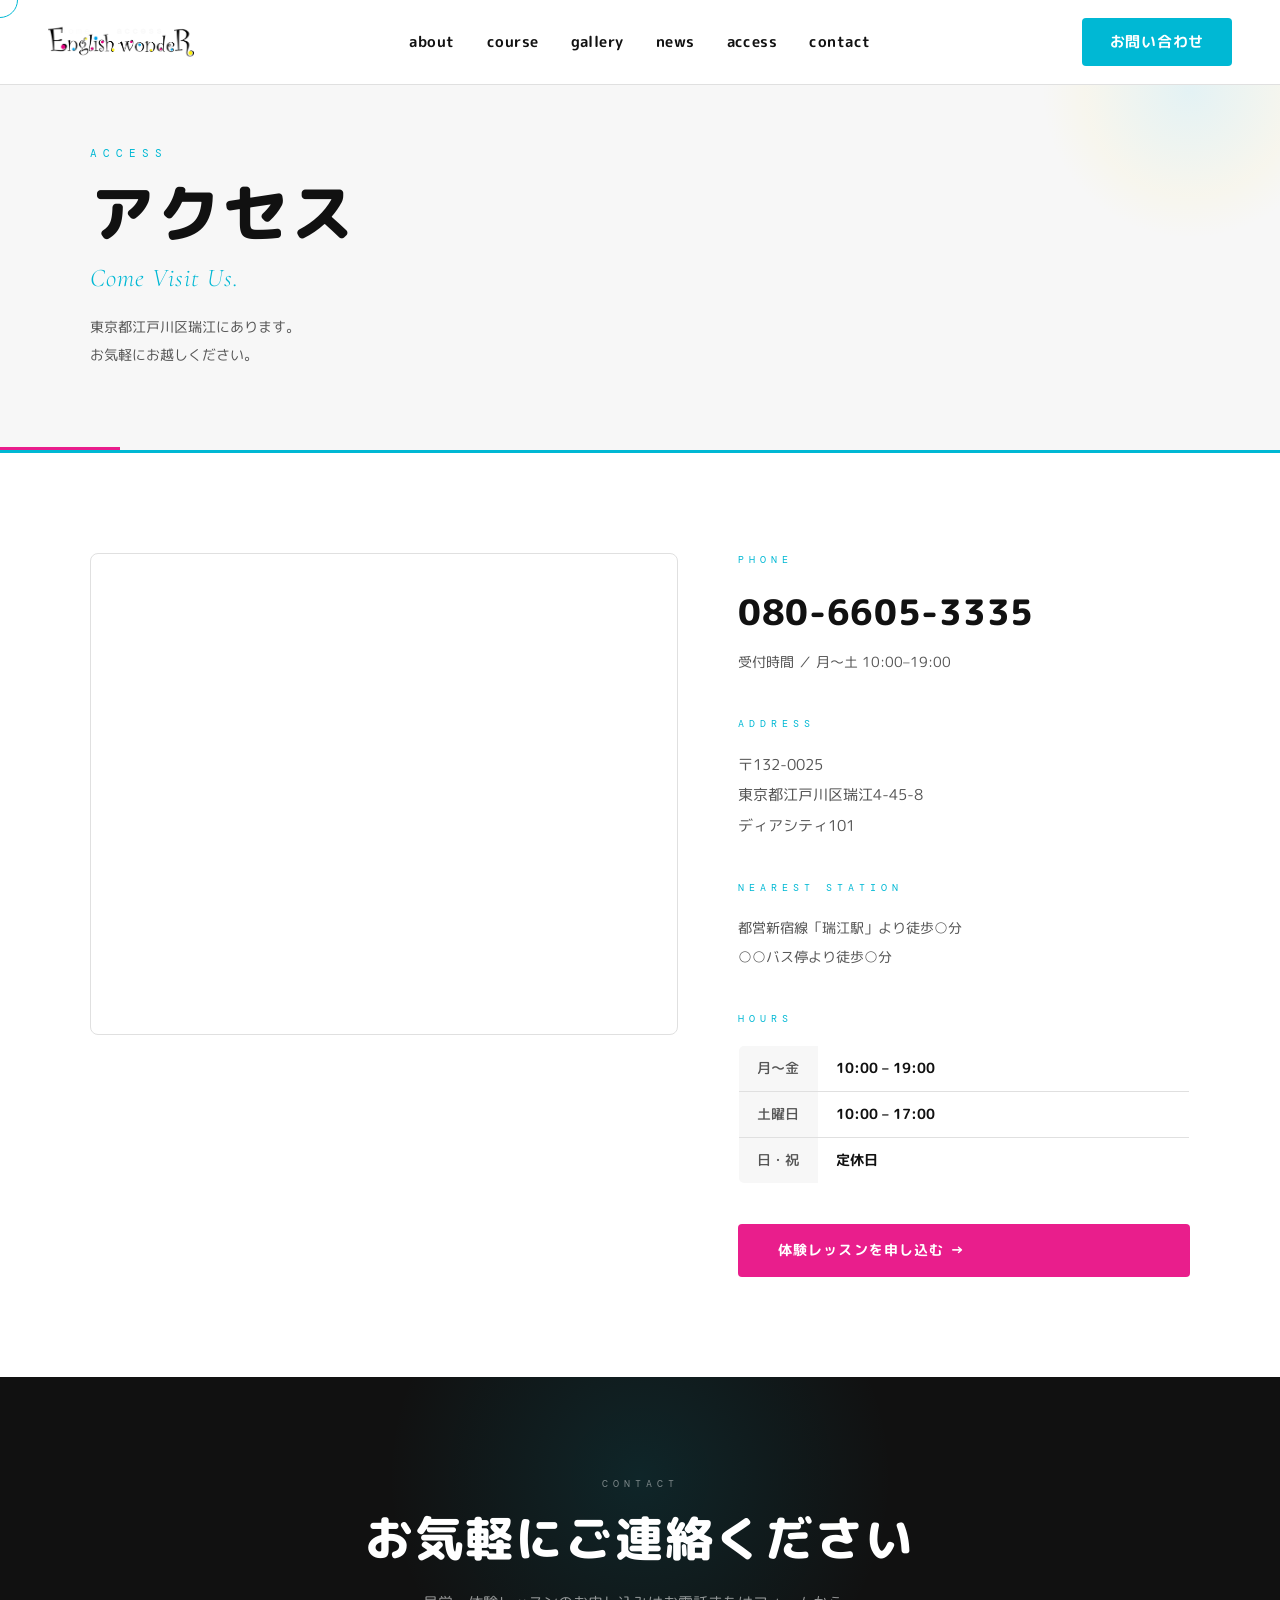
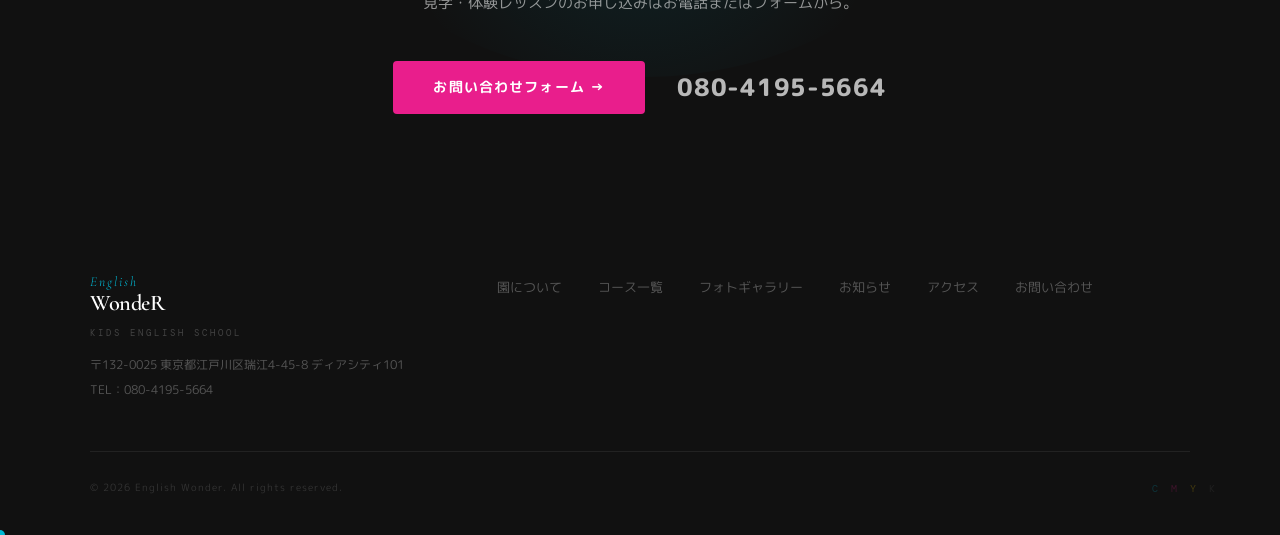
==== commit f932489c: "Add files via upload" ====
--- a/access.html
+++ b/access.html
@@ -60,7 +60,7 @@
         <div class="ap-block">
           <span class="label-en">Phone</span>
           <!-- ↓ 電話番号を変更してください -->
-          <a href="tel:08041955664" class="ap-tel">080-4195-5664</a>
+          <a href="tel:0806605335" class="ap-tel">080-6605-3335</a>
           <p class="ap-hours">受付時間 ／ 月〜土 10:00–19:00</p>
         </div>
 
